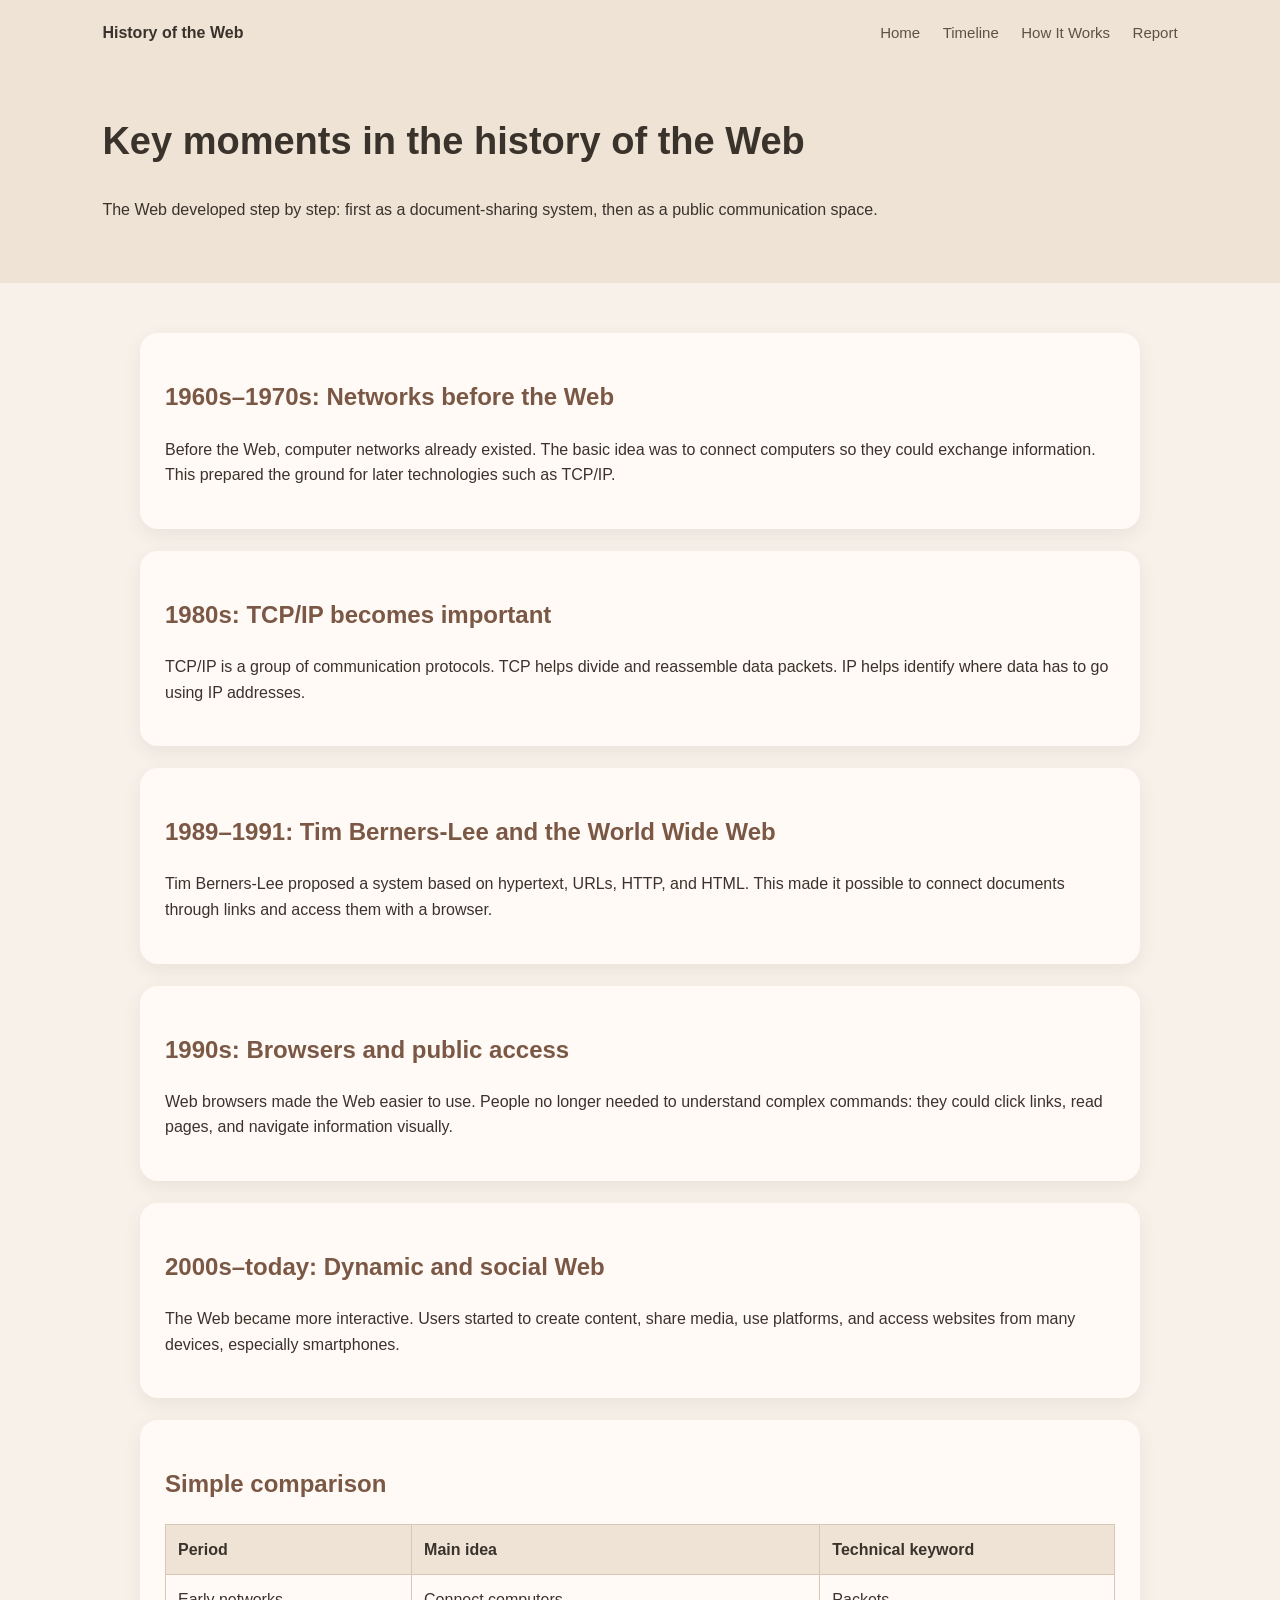
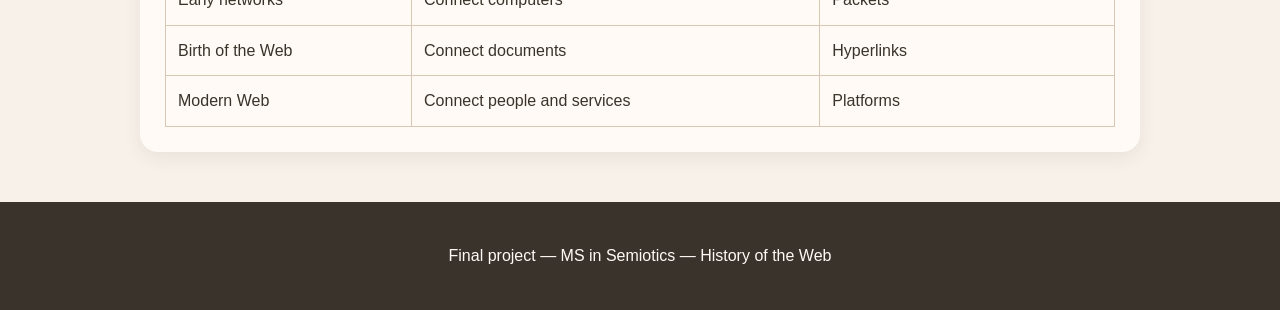
==== history.html @ 638e6a6f "Add files via upload" ====
<!DOCTYPE html>
<html lang="en">
<head>
  <meta charset="UTF-8">
  <meta name="viewport" content="width=device-width, initial-scale=1.0">
  <title>Timeline | History of the Web</title>
  <link rel="stylesheet" href="styles.css">
</head>
<body>
  <header class="page-header">
    <nav class="navbar">
      <a class="logo" href="index.html">History of the Web</a>
      <div class="nav-links">
        <a href="index.html">Home</a>
        <a href="history.html">Timeline</a>
        <a href="web-works.html">How It Works</a>
        <a href="report.html">Report</a>
      </div>
    </nav>
    <h1>Key moments in the history of the Web</h1>
    <p>The Web developed step by step: first as a document-sharing system, then as a public communication space.</p>
  </header>

  <main class="container">
    <section class="timeline">
      <div class="timeline-item">
        <h2>1960s–1970s: Networks before the Web</h2>
        <p>
          Before the Web, computer networks already existed. The basic idea was to connect computers so
          they could exchange information. This prepared the ground for later technologies such as TCP/IP.
        </p>
      </div>

      <div class="timeline-item">
        <h2>1980s: TCP/IP becomes important</h2>
        <p>
          TCP/IP is a group of communication protocols. TCP helps divide and reassemble data packets.
          IP helps identify where data has to go using IP addresses.
        </p>
      </div>

      <div class="timeline-item">
        <h2>1989–1991: Tim Berners-Lee and the World Wide Web</h2>
        <p>
          Tim Berners-Lee proposed a system based on hypertext, URLs, HTTP, and HTML. This made it possible
          to connect documents through links and access them with a browser.
        </p>
      </div>

      <div class="timeline-item">
        <h2>1990s: Browsers and public access</h2>
        <p>
          Web browsers made the Web easier to use. People no longer needed to understand complex commands:
          they could click links, read pages, and navigate information visually.
        </p>
      </div>

      <div class="timeline-item">
        <h2>2000s–today: Dynamic and social Web</h2>
        <p>
          The Web became more interactive. Users started to create content, share media, use platforms,
          and access websites from many devices, especially smartphones.
        </p>
      </div>
    </section>

    <section class="table-section">
      <h2>Simple comparison</h2>
      <table>
        <tr>
          <th>Period</th>
          <th>Main idea</th>
          <th>Technical keyword</th>
        </tr>
        <tr>
          <td>Early networks</td>
          <td>Connect computers</td>
          <td>Packets</td>
        </tr>
        <tr>
          <td>Birth of the Web</td>
          <td>Connect documents</td>
          <td>Hyperlinks</td>
        </tr>
        <tr>
          <td>Modern Web</td>
          <td>Connect people and services</td>
          <td>Platforms</td>
        </tr>
      </table>
    </section>
  </main>

  <footer>
    <p>Final project — MS in Semiotics — History of the Web</p>
  </footer>
</body>
</html>
---- styles.css ----
/* General style for the whole website */
body {
  margin: 0;
  font-family: Arial, Helvetica, sans-serif;
  background-color: #f7f1ea;
  color: #3a332c;
  line-height: 1.6;
}

/* Navigation bar */
.navbar {
  display: flex;
  justify-content: space-between;
  align-items: center;
  padding: 20px 8%;
  background-color: #efe3d5;
}

.logo {
  font-weight: bold;
  color: #3a332c;
  text-decoration: none;
}

.nav-links a {
  margin-left: 18px;
  color: #5c5146;
  text-decoration: none;
  font-size: 15px;
}

.nav-links a:hover {
  color: #9b6f55;
}

/* Home hero section */
.site-header {
  background: linear-gradient(135deg, #efe3d5, #d9c7b6);
}

.hero {
  max-width: 850px;
  padding: 80px 8%;
}

.hero h1 {
  font-size: 44px;
  line-height: 1.1;
  margin: 10px 0 20px;
}

.hero p {
  max-width: 700px;
  font-size: 18px;
}

.tag {
  text-transform: uppercase;
  letter-spacing: 2px;
  color: #8c6d5a;
  font-size: 13px;
}

.button {
  display: inline-block;
  margin-top: 20px;
  padding: 12px 20px;
  background-color: #9b6f55;
  color: white;
  text-decoration: none;
  border-radius: 25px;
}

/* Internal page header */
.page-header {
  background-color: #efe3d5;
  padding-bottom: 45px;
}

.page-header h1,
.page-header p {
  max-width: 850px;
  margin-left: 8%;
  margin-right: 8%;
}

.page-header h1 {
  margin-top: 45px;
  font-size: 38px;
}

/* Main content */
.container {
  max-width: 1000px;
  margin: 50px auto;
  padding: 0 8%;
}

.card-grid {
  display: grid;
  grid-template-columns: repeat(3, 1fr);
  gap: 20px;
}

.card,
.simple-section,
.timeline-item,
.table-section {
  background-color: #fffaf5;
  padding: 25px;
  margin-bottom: 22px;
  border-radius: 18px;
  box-shadow: 0 6px 18px rgba(80, 60, 45, 0.08);
}

.card h2,
.simple-section h2,
.timeline-item h2,
.table-section h2 {
  color: #7a5845;
}

/* Visual diagram */
.diagram {
  display: flex;
  align-items: center;
  justify-content: space-between;
  gap: 12px;
  margin-top: 25px;
  padding: 20px;
  background-color: #f3e7dc;
  border-radius: 16px;
  text-align: center;
  font-weight: bold;
}

.diagram span {
  font-weight: normal;
  font-size: 13px;
  color: #6f6256;
}

.arrow {
  color: #9b6f55;
}

/* Table */
table {
  width: 100%;
  border-collapse: collapse;
  margin-top: 15px;
}

th,
td {
  border: 1px solid #d9c7b6;
  padding: 12px;
  text-align: left;
}

th {
  background-color: #efe3d5;
}

/* Footer */
footer {
  text-align: center;
  padding: 25px;
  background-color: #3a332c;
  color: #fffaf5;
}

/* Responsive design for phones */
@media (max-width: 750px) {
  .navbar,
  .diagram {
    flex-direction: column;
  }

  .nav-links {
    margin-top: 15px;
  }

  .nav-links a {
    display: block;
    margin: 8px 0;
  }

  .card-grid {
    grid-template-columns: 1fr;
  }

  .hero h1 {
    font-size: 34px;
  }
}
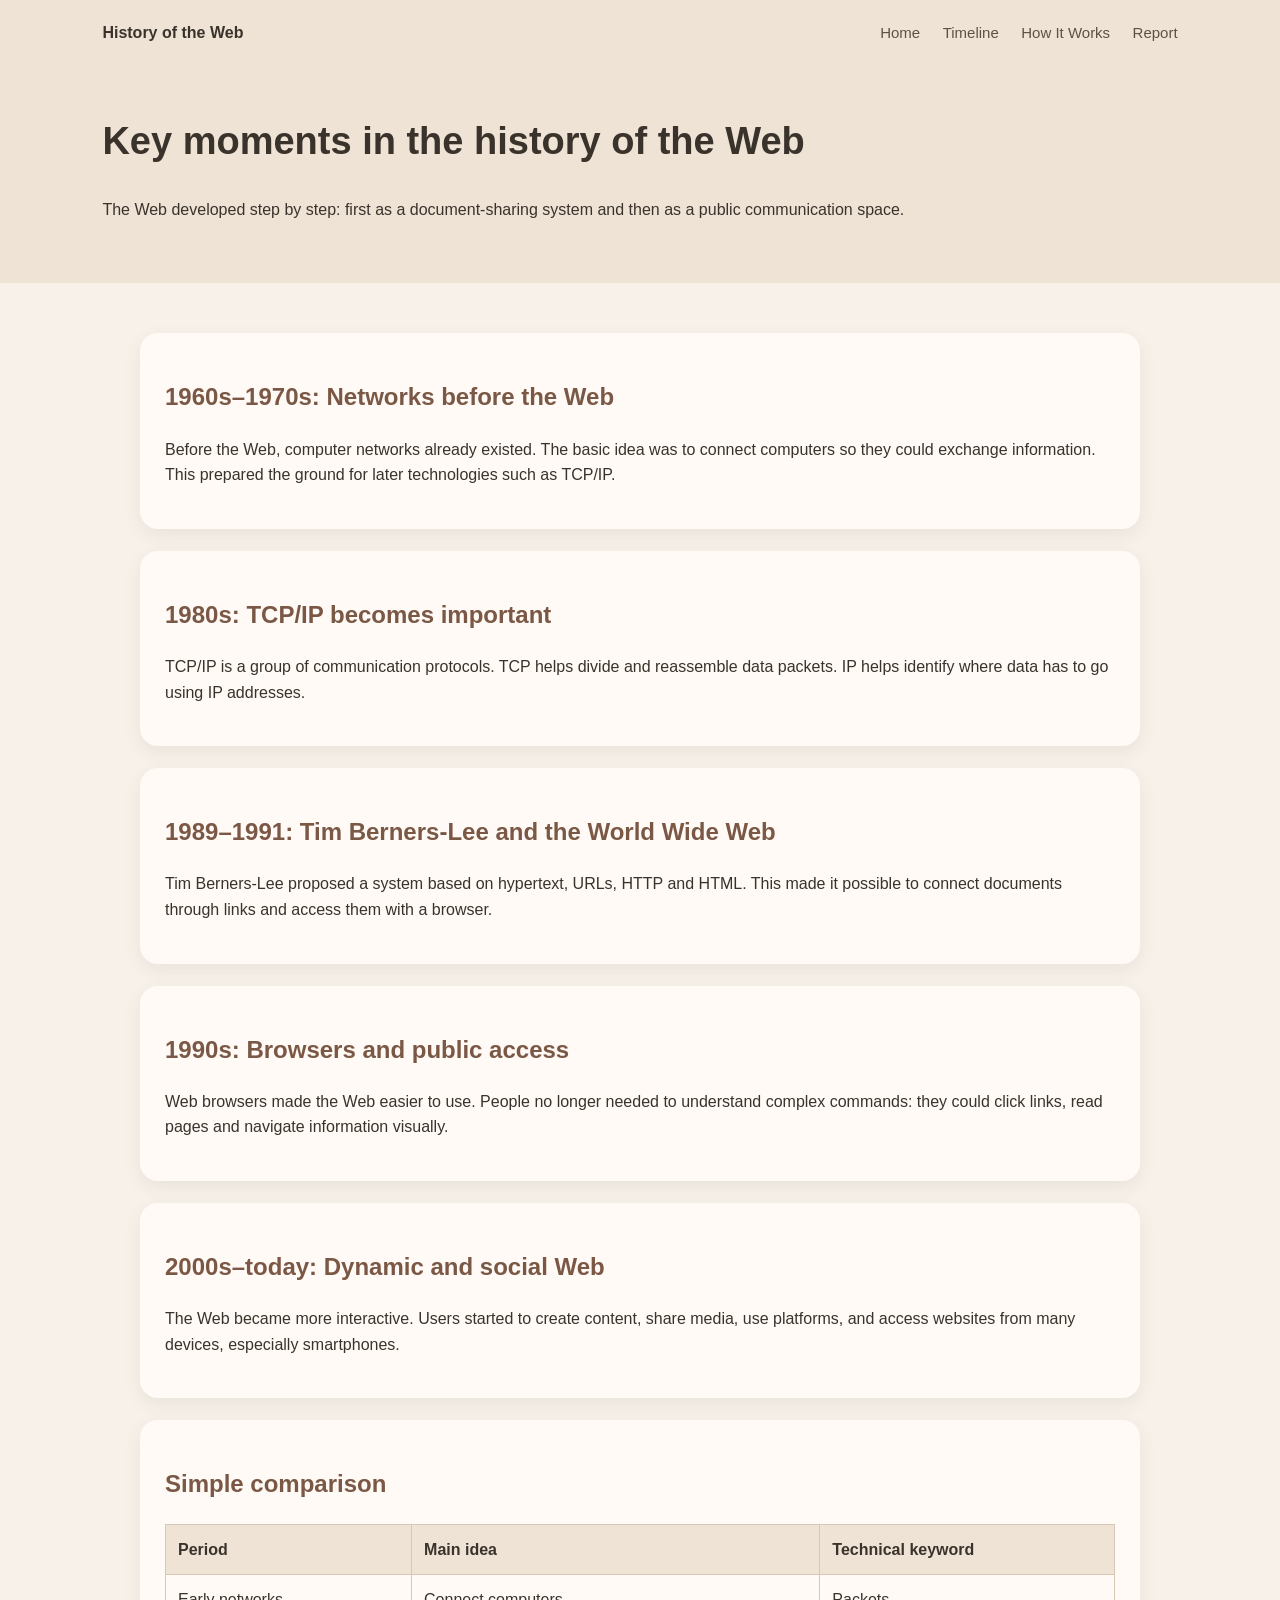
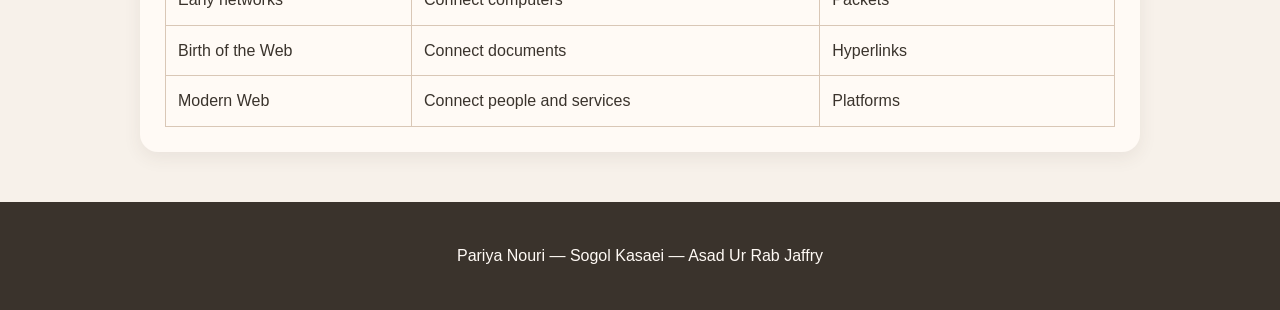
==== commit 784f8656: "history.html" ====
--- a/history.html
+++ b/history.html
@@ -3,7 +3,7 @@
 <head>
   <meta charset="UTF-8">
   <meta name="viewport" content="width=device-width, initial-scale=1.0">
-  <title>Timeline | History of the Web</title>
+  <title>Timeline</title>
   <link rel="stylesheet" href="styles.css">
 </head>
 <body>
@@ -18,7 +18,7 @@
       </div>
     </nav>
     <h1>Key moments in the history of the Web</h1>
-    <p>The Web developed step by step: first as a document-sharing system, then as a public communication space.</p>
+    <p>The Web developed step by step: first as a document-sharing system and then as a public communication space.</p>
   </header>
 
   <main class="container">
@@ -42,7 +42,7 @@
       <div class="timeline-item">
         <h2>1989–1991: Tim Berners-Lee and the World Wide Web</h2>
         <p>
-          Tim Berners-Lee proposed a system based on hypertext, URLs, HTTP, and HTML. This made it possible
+          Tim Berners-Lee proposed a system based on hypertext, URLs, HTTP and HTML. This made it possible
           to connect documents through links and access them with a browser.
         </p>
       </div>
@@ -51,7 +51,7 @@
         <h2>1990s: Browsers and public access</h2>
         <p>
           Web browsers made the Web easier to use. People no longer needed to understand complex commands:
-          they could click links, read pages, and navigate information visually.
+          they could click links, read pages and navigate information visually.
         </p>
       </div>
 
@@ -92,7 +92,7 @@
   </main>
 
   <footer>
-    <p>Final project — MS in Semiotics — History of the Web</p>
+    <p>Pariya Nouri — Sogol Kasaei — Asad Ur Rab Jaffry</p>
   </footer>
 </body>
 </html>
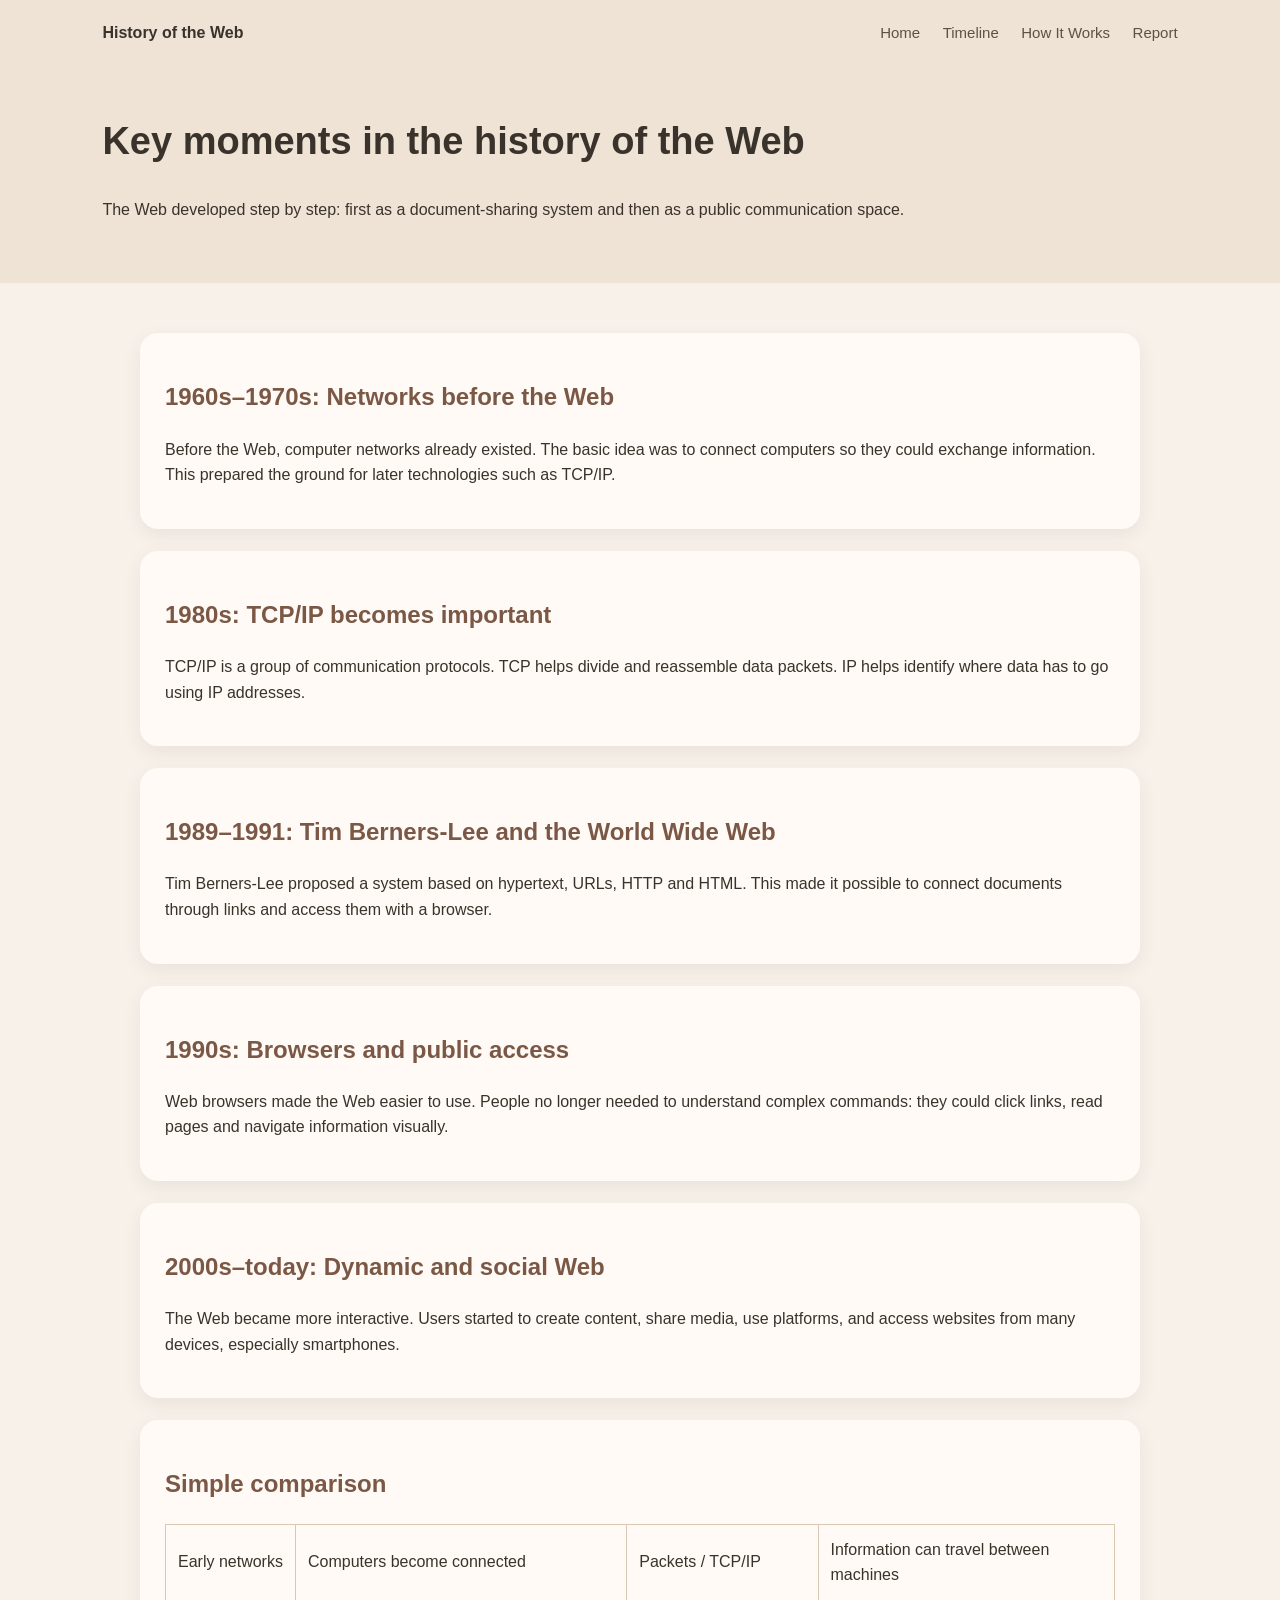
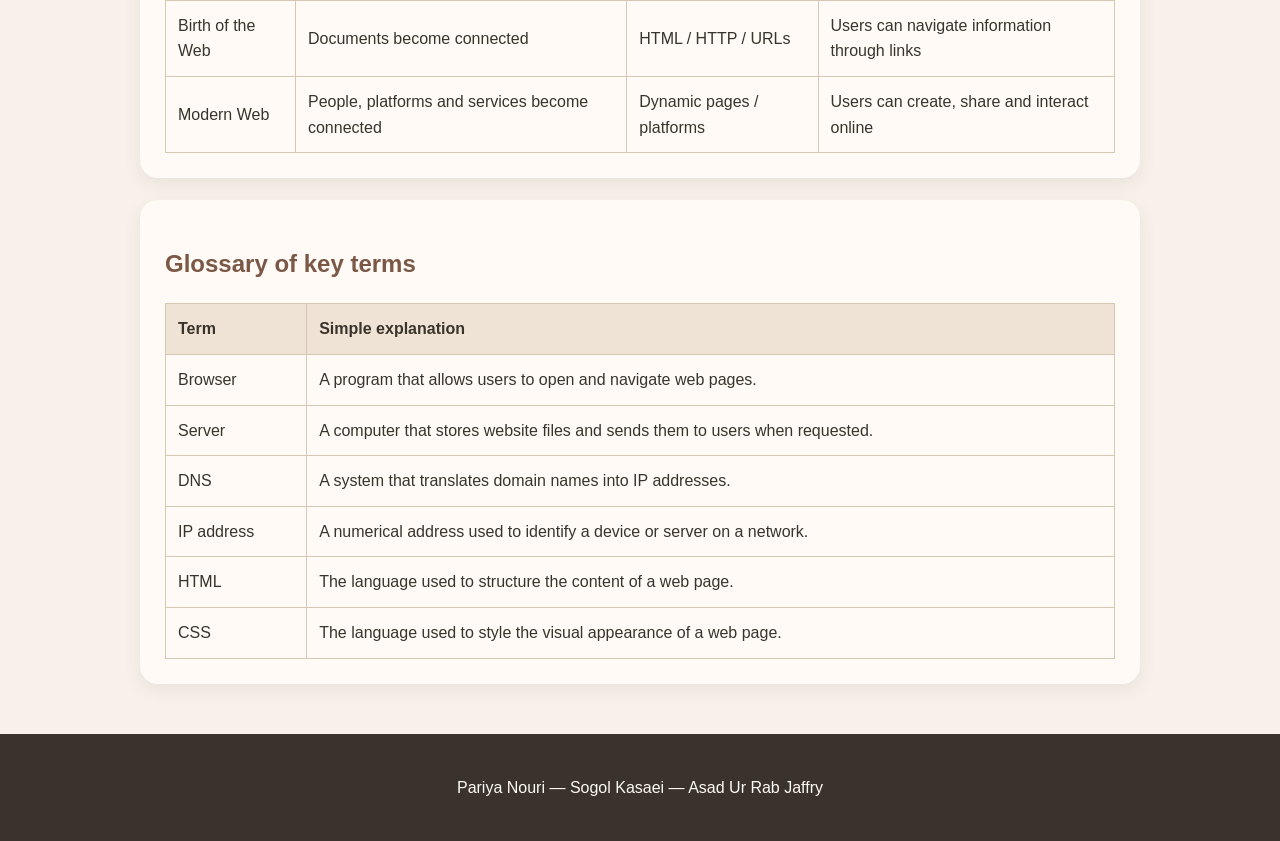
==== commit 81da94aa: "history.html" ====
--- a/history.html
+++ b/history.html
@@ -68,27 +68,58 @@
       <h2>Simple comparison</h2>
       <table>
         <tr>
-          <th>Period</th>
-          <th>Main idea</th>
-          <th>Technical keyword</th>
-        </tr>
-        <tr>
-          <td>Early networks</td>
-          <td>Connect computers</td>
-          <td>Packets</td>
-        </tr>
-        <tr>
-          <td>Birth of the Web</td>
-          <td>Connect documents</td>
-          <td>Hyperlinks</td>
-        </tr>
-        <tr>
-          <td>Modern Web</td>
-          <td>Connect people and services</td>
-          <td>Platforms</td>
-        </tr>
+  <td>Early networks</td>
+  <td>Computers become connected</td>
+  <td>Packets / TCP/IP</td>
+  <td>Information can travel between machines</td>
+</tr>
+<tr>
+  <td>Birth of the Web</td>
+  <td>Documents become connected</td>
+  <td>HTML / HTTP / URLs</td>
+  <td>Users can navigate information through links</td>
+</tr>
+<tr>
+  <td>Modern Web</td>
+  <td>People, platforms and services become connected</td>
+  <td>Dynamic pages / platforms</td>
+  <td>Users can create, share and interact online</td>
+</tr>
       </table>
     </section>
+    <section class="simple-section">
+  <h2>Glossary of key terms</h2>
+  <table>
+    <tr>
+      <th>Term</th>
+      <th>Simple explanation</th>
+    </tr>
+    <tr>
+      <td>Browser</td>
+      <td>A program that allows users to open and navigate web pages.</td>
+    </tr>
+    <tr>
+      <td>Server</td>
+      <td>A computer that stores website files and sends them to users when requested.</td>
+    </tr>
+    <tr>
+      <td>DNS</td>
+      <td>A system that translates domain names into IP addresses.</td>
+    </tr>
+    <tr>
+      <td>IP address</td>
+      <td>A numerical address used to identify a device or server on a network.</td>
+    </tr>
+    <tr>
+      <td>HTML</td>
+      <td>The language used to structure the content of a web page.</td>
+    </tr>
+    <tr>
+      <td>CSS</td>
+      <td>The language used to style the visual appearance of a web page.</td>
+    </tr>
+  </table>
+</section>
   </main>
 
   <footer>
